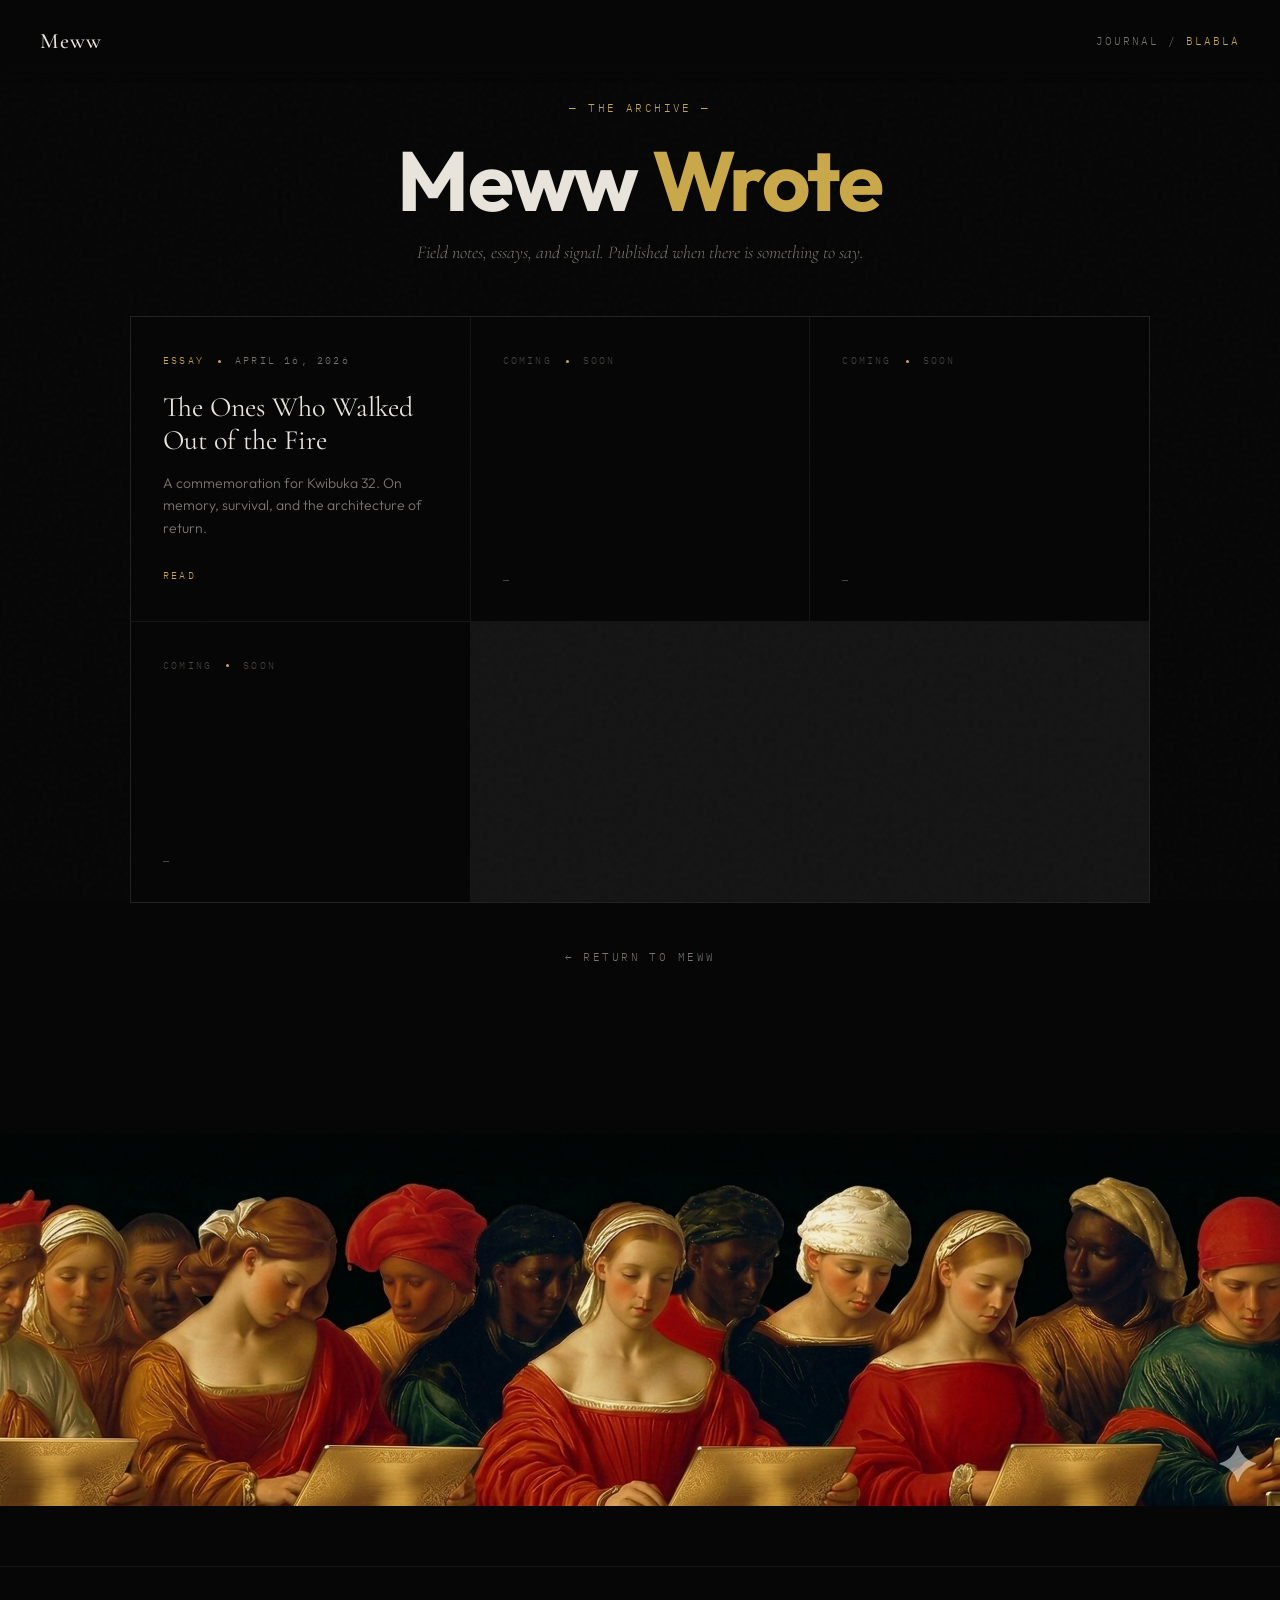
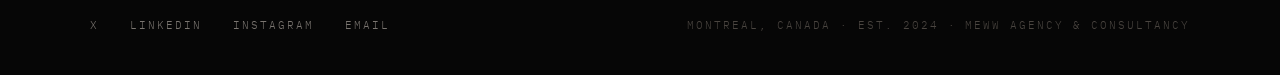
==== blabla.html @ de3c90f3 "Add files via upload" ====
<!DOCTYPE html>
<html lang="en">
<head>
<meta charset="UTF-8">
<meta name="viewport" content="width=device-width, initial-scale=1.0">
<title>Meww — Blabla</title>
<meta name="description" content="Field notes, essays, and signal from Meww Agency and Consultancy.">
<link rel="preconnect" href="https://fonts.googleapis.com">
<link rel="preconnect" href="https://fonts.gstatic.com" crossorigin>
<link href="https://fonts.googleapis.com/css2?family=Cormorant+Garamond:ital,wght@0,300;0,400;0,500;1,400&family=IBM+Plex+Mono:wght@300;400&family=Outfit:wght@200;300;400;500&display=swap" rel="stylesheet">

<style>
:root {
  --bg-dark: #060606;
  --bg-cream: #f4f0e8;
  --gold: #c9a84c;
  --gold-dim: #8a7234;
  --gold-soft: rgba(201, 168, 76, 0.15);
  --ink: #1a1108;
  --ink-muted: #5a4d36;
  --text: #e8e4dc;
  --text-muted: #7a7570;
  --text-dim: #4a4540;
  --border-faint: rgba(255, 255, 255, 0.06);
}

* { box-sizing: border-box; margin: 0; padding: 0; }
html { scroll-behavior: smooth; }

body {
  background: var(--bg-dark);
  color: var(--text);
  font-family: 'Outfit', sans-serif;
  font-weight: 300;
  line-height: 1.6;
  min-height: 100vh;
  overflow-x: hidden;
  position: relative;
}

body::before {
  content: "";
  position: fixed;
  inset: 0;
  pointer-events: none;
  z-index: 1;
  opacity: 0.04;
  background-image: url("data:image/svg+xml,%3Csvg viewBox='0 0 200 200' xmlns='http://www.w3.org/2000/svg'%3E%3Cfilter id='n'%3E%3CfeTurbulence type='fractalNoise' baseFrequency='0.9' numOctaves='3'/%3E%3C/filter%3E%3Crect width='100%25' height='100%25' filter='url(%23n)' opacity='0.6'/%3E%3C/svg%3E");
}

.loader {
  position: fixed;
  top: 0; left: 0;
  height: 2px; width: 0%;
  background: var(--gold);
  z-index: 100;
  animation: loadBar 1.4s ease-out forwards;
}

@keyframes loadBar {
  0% { width: 0%; }
  100% { width: 100%; opacity: 0; }
}

/* ============ TOP NAV (dark, like index.html and mewwttv.html) ============ */
nav.top {
  position: fixed;
  top: 0; left: 0; right: 0;
  padding: 24px 40px;
  display: flex;
  justify-content: space-between;
  align-items: center;
  z-index: 50;
  background: linear-gradient(to bottom, rgba(6,6,6,0.95) 0%, rgba(6,6,6,0.6) 60%, transparent 100%);
  backdrop-filter: blur(8px);
  -webkit-backdrop-filter: blur(8px);
}

.nav-logo {
  font-family: 'Cormorant Garamond', serif;
  font-size: 22px;
  font-weight: 500;
  color: var(--text);
  text-decoration: none;
  letter-spacing: 0.04em;
  transition: color 0.3s ease;
}

.nav-logo:hover { color: var(--gold); }

.nav-tag {
  font-family: 'IBM Plex Mono', monospace;
  font-size: 11px;
  letter-spacing: 0.18em;
  text-transform: uppercase;
  color: var(--text-muted);
}

.nav-tag span { color: var(--gold); }

@media (max-width: 640px) {
  nav.top { padding: 18px 20px; }
  .nav-logo { font-size: 19px; }
  .nav-tag { font-size: 10px; }
}

/* ============ ARCHIVE ============ */
.archive {
  max-width: 1100px;
  margin: 0 auto;
  padding: 100px 40px 0;
  position: relative;
  z-index: 2;
}

.archive-header {
  text-align: center;
  margin-bottom: 50px;
}

.archive-eyebrow {
  font-family: 'IBM Plex Mono', monospace;
  font-size: 11px;
  letter-spacing: 0.22em;
  text-transform: uppercase;
  color: var(--gold);
  margin-bottom: 20px;
}

.archive-title {
  font-family: 'Outfit', sans-serif;
  font-size: clamp(48px, 7vw, 84px);
  font-weight: 700;
  letter-spacing: -0.02em;
  color: var(--text);
  margin-bottom: 16px;
  line-height: 1;
}

.archive-title .accent {
  color: var(--gold);
}

.archive-sub {
  font-family: 'Cormorant Garamond', serif;
  font-style: italic;
  font-size: clamp(15px, 1.8vw, 18px);
  color: var(--text-muted);
  max-width: 520px;
  margin: 0 auto;
}

.articles-grid {
  display: grid;
  grid-template-columns: repeat(auto-fill, minmax(320px, 1fr));
  gap: 1px;
  background: var(--border-faint);
  border: 1px solid var(--border-faint);
}

.article-card {
  position: relative;
  background: var(--bg-dark);
  padding: 36px 32px 32px;
  text-decoration: none;
  color: inherit;
  display: flex;
  flex-direction: column;
  min-height: 280px;
  transition: background 0.5s ease;
  overflow: hidden;
}

.article-card::before {
  content: "";
  position: absolute;
  top: 0; left: 0;
  height: 1px; width: 0;
  background: var(--gold);
  transition: width 0.6s cubic-bezier(0.2, 0.8, 0.2, 1);
}

.article-card::after {
  content: "";
  position: absolute;
  inset: 0;
  background: linear-gradient(to bottom, var(--gold-soft) 0%, transparent 40%);
  opacity: 0;
  transition: opacity 0.5s ease;
  pointer-events: none;
}

.article-card:hover::before { width: 100%; }
.article-card:hover::after { opacity: 1; }
.article-card:hover .art-title { color: var(--gold); }
.article-card:hover .art-arrow { opacity: 1; transform: translateX(0); }

.art-meta {
  font-family: 'IBM Plex Mono', monospace;
  font-size: 10px;
  letter-spacing: 0.22em;
  text-transform: uppercase;
  color: var(--text-muted);
  margin-bottom: 22px;
  display: flex;
  gap: 14px;
  align-items: center;
}

.art-meta .label { color: var(--gold); }

.art-meta .dot {
  width: 3px; height: 3px;
  background: var(--gold);
  border-radius: 50%;
  display: inline-block;
}

.art-title {
  font-family: 'Cormorant Garamond', serif;
  font-size: 28px;
  font-weight: 400;
  line-height: 1.15;
  color: var(--text);
  margin-bottom: 16px;
  transition: color 0.4s ease;
}

.art-excerpt {
  font-size: 14px;
  color: var(--text-muted);
  line-height: 1.6;
  margin-bottom: auto;
  padding-bottom: 24px;
}

.art-bottom {
  display: flex;
  justify-content: space-between;
  align-items: center;
  font-family: 'IBM Plex Mono', monospace;
  font-size: 10px;
  letter-spacing: 0.22em;
  text-transform: uppercase;
  color: var(--text-dim);
}

.art-bottom .read { color: var(--gold); }

.art-arrow {
  color: var(--gold);
  font-size: 16px;
  opacity: 0;
  transform: translateX(-6px);
  transition: opacity 0.4s ease, transform 0.4s ease;
}

.article-card.placeholder {
  cursor: default;
  background: var(--bg-dark);
  justify-content: space-between;
  position: relative;
  overflow: hidden;
}
.article-card.placeholder::before,
.article-card.placeholder::after { display: none; }
.article-card.placeholder .art-meta {
  color: var(--text-dim);
  margin-bottom: 0;
  position: relative;
  z-index: 2;
}
.article-card.placeholder .art-bottom {
  color: var(--text-dim);
  position: relative;
  z-index: 2;
}

/* Meww logo ghosting in the empty placeholder cards.
   Default opacity is zero. JS bumps it up based on cursor distance. */
.placeholder-logo {
  position: absolute;
  top: 50%;
  left: 50%;
  transform: translate(-50%, -50%);
  width: 75%;
  max-width: 280px;
  aspect-ratio: 1 / 1;
  z-index: 1;
  opacity: 0;
  transition: opacity 0.6s cubic-bezier(0.2, 0.8, 0.2, 1);
  pointer-events: none;
}

.placeholder-logo img {
  width: 100%;
  height: 100%;
  object-fit: contain;
  display: block;
  filter: drop-shadow(0 0 18px rgba(201, 168, 76, 0.25));
}

@media (max-width: 640px) {
  .archive { padding: 0 20px 60px; }
  .article-card { padding: 28px 22px 24px; min-height: 240px; }
  .art-title { font-size: 24px; }
}

/* Back link */
.back {
  text-align: center;
  padding: 40px 40px 120px;
  position: relative; z-index: 2;
}

.back a {
  font-family: 'IBM Plex Mono', monospace;
  font-size: 11px;
  letter-spacing: 0.22em;
  text-transform: uppercase;
  color: var(--text-muted);
  text-decoration: none;
  transition: color 0.3s ease;
}

.back a:hover { color: var(--gold); }

/* ============ COUNCIL FOOTER (image bleeds from page) ============ */
.council-fade {
  display: none;
}

.council-section {
  background: var(--bg-dark);
  padding: 0 0 60px;
  position: relative;
}

.council-image {
  width: 100%;
  display: block;
}

/* ============ FOOTER (dark, sits below the image) ============ */
footer {
  background: var(--bg-dark);
  color: var(--text-muted);
  padding: 50px 40px 40px;
  position: relative;
  border-top: 1px solid var(--border-faint);
}

.footer-row {
  max-width: 1100px;
  margin: 0 auto;
  display: flex;
  justify-content: space-between;
  align-items: center;
  flex-wrap: wrap;
  gap: 30px;
  font-family: 'IBM Plex Mono', monospace;
  font-size: 11px;
  letter-spacing: 0.18em;
  text-transform: uppercase;
}

.footer-row a {
  color: var(--text-muted);
  text-decoration: none;
  transition: color 0.3s ease;
  margin-right: 22px;
}

.footer-row a:last-child { margin-right: 0; }
.footer-row a:hover { color: var(--gold); }
.footer-info { color: var(--text-dim); }

@media (max-width: 640px) {
  footer { padding: 40px 20px 30px; }
  .footer-row { font-size: 10px; flex-direction: column; align-items: flex-start; }
}
</style>
</head>
<body>

<div class="loader"></div>

<nav class="top">
  <a href="/" class="nav-logo">Meww</a>
  <div class="nav-tag">Journal / <span>Blabla</span></div>
</nav>

<section class="archive">

  <div class="archive-header">
    <div class="archive-eyebrow">— The archive —</div>
    <h2 class="archive-title">Meww <span class="accent">Wrote</span></h2>
    <p class="archive-sub">Field notes, essays, and signal. Published when there is something to say.</p>
  </div>

  <div class="articles-grid">

    <a href="/the-ones-who-walked-out-of-the-fire" class="article-card">
      <div class="art-meta">
        <span class="label">Essay</span>
        <span class="dot"></span>
        <span>April 16, 2026</span>
      </div>
      <h2 class="art-title">The Ones Who Walked Out of the Fire</h2>
      <p class="art-excerpt">A commemoration for Kwibuka 32. On memory, survival, and the architecture of return.</p>
      <div class="art-bottom">
        <span class="read">Read</span>
        <span class="art-arrow">&rarr;</span>
      </div>
    </a>

    <div class="article-card placeholder">
      <div class="art-meta">
        <span>Coming</span>
        <span class="dot"></span>
        <span>Soon</span>
      </div>
      <div class="placeholder-logo" aria-hidden="true">
        <img src="meww-mark-glass.png" alt="" />
      </div>
      <div class="art-bottom"><span>—</span></div>
    </div>

    <div class="article-card placeholder">
      <div class="art-meta">
        <span>Coming</span>
        <span class="dot"></span>
        <span>Soon</span>
      </div>
      <div class="placeholder-logo" aria-hidden="true">
        <img src="meww-mark-glass.png" alt="" />
      </div>
      <div class="art-bottom"><span>—</span></div>
    </div>

    <div class="article-card placeholder">
      <div class="art-meta">
        <span>Coming</span>
        <span class="dot"></span>
        <span>Soon</span>
      </div>
      <div class="placeholder-logo" aria-hidden="true">
        <img src="meww-mark-glass.png" alt="" />
      </div>
      <div class="art-bottom"><span>—</span></div>
    </div>

  </div>
</section>

<div class="back">
  <a href="/">&larr; Return to Meww</a>
</div>

<!-- Transition from dark page into the Renaissance closing image -->
<div class="council-fade"></div>

<!-- The closing image — painterly, cinematic, sits at the bottom of the page -->
<section class="council-section">
  <img class="council-image" src="blabla-footer.jpg" alt="" />
</section>

<footer>
  <div class="footer-row">
    <div>
      <a href="https://x.com/MewACinc" target="_blank" rel="noopener">X</a>
      <a href="#" target="_blank" rel="noopener">LinkedIn</a>
      <a href="https://instagram.com/mewwainc" target="_blank" rel="noopener">Instagram</a>
      <a href="mailto:meeww8@gmail.com">Email</a>
    </div>
    <div class="footer-info">Montreal, Canada &middot; Est. 2024 &middot; Meww Agency &amp; Consultancy</div>
  </div>
</footer>

<script>
// Meww logo ghosting: fade in the placeholder logo based on cursor proximity.
// The logo stays invisible until the cursor enters a 320px radius around the card center,
// then fades up smoothly to a ceiling of ~0.55 opacity. Quietly present, never solid.

(function() {
  const cards = document.querySelectorAll('.article-card.placeholder');
  if (!cards.length) return;

  const PROXIMITY_RADIUS = 320;  // px from card center where fade begins
  const MAX_OPACITY = 0.70;      // ceiling: visible but never fully solid

  let raf = null;
  let mouseX = -9999, mouseY = -9999;

  function updateLogos() {
    cards.forEach(card => {
      const logo = card.querySelector('.placeholder-logo');
      if (!logo) return;
      const rect = card.getBoundingClientRect();
      const cx = rect.left + rect.width / 2;
      const cy = rect.top + rect.height / 2;
      const dx = mouseX - cx;
      const dy = mouseY - cy;
      const dist = Math.sqrt(dx * dx + dy * dy);
      // 0 at the radius edge, 1 at center
      const proximity = Math.max(0, 1 - dist / PROXIMITY_RADIUS);
      // Ease the curve so most of the fade happens close to the card
      const eased = proximity * proximity;
      logo.style.opacity = (eased * MAX_OPACITY).toFixed(3);
    });
    raf = null;
  }

  document.addEventListener('mousemove', (e) => {
    mouseX = e.clientX;
    mouseY = e.clientY;
    if (!raf) raf = requestAnimationFrame(updateLogos);
  });

  document.addEventListener('mouseleave', () => {
    mouseX = -9999;
    mouseY = -9999;
    if (!raf) raf = requestAnimationFrame(updateLogos);
  });

  // Touch devices: just leave logos at a low base opacity so they're visible
  if ('ontouchstart' in window) {
    cards.forEach(card => {
      const logo = card.querySelector('.placeholder-logo');
      if (logo) logo.style.opacity = '0.18';
    });
  }
})();
</script>

</body>
</html>
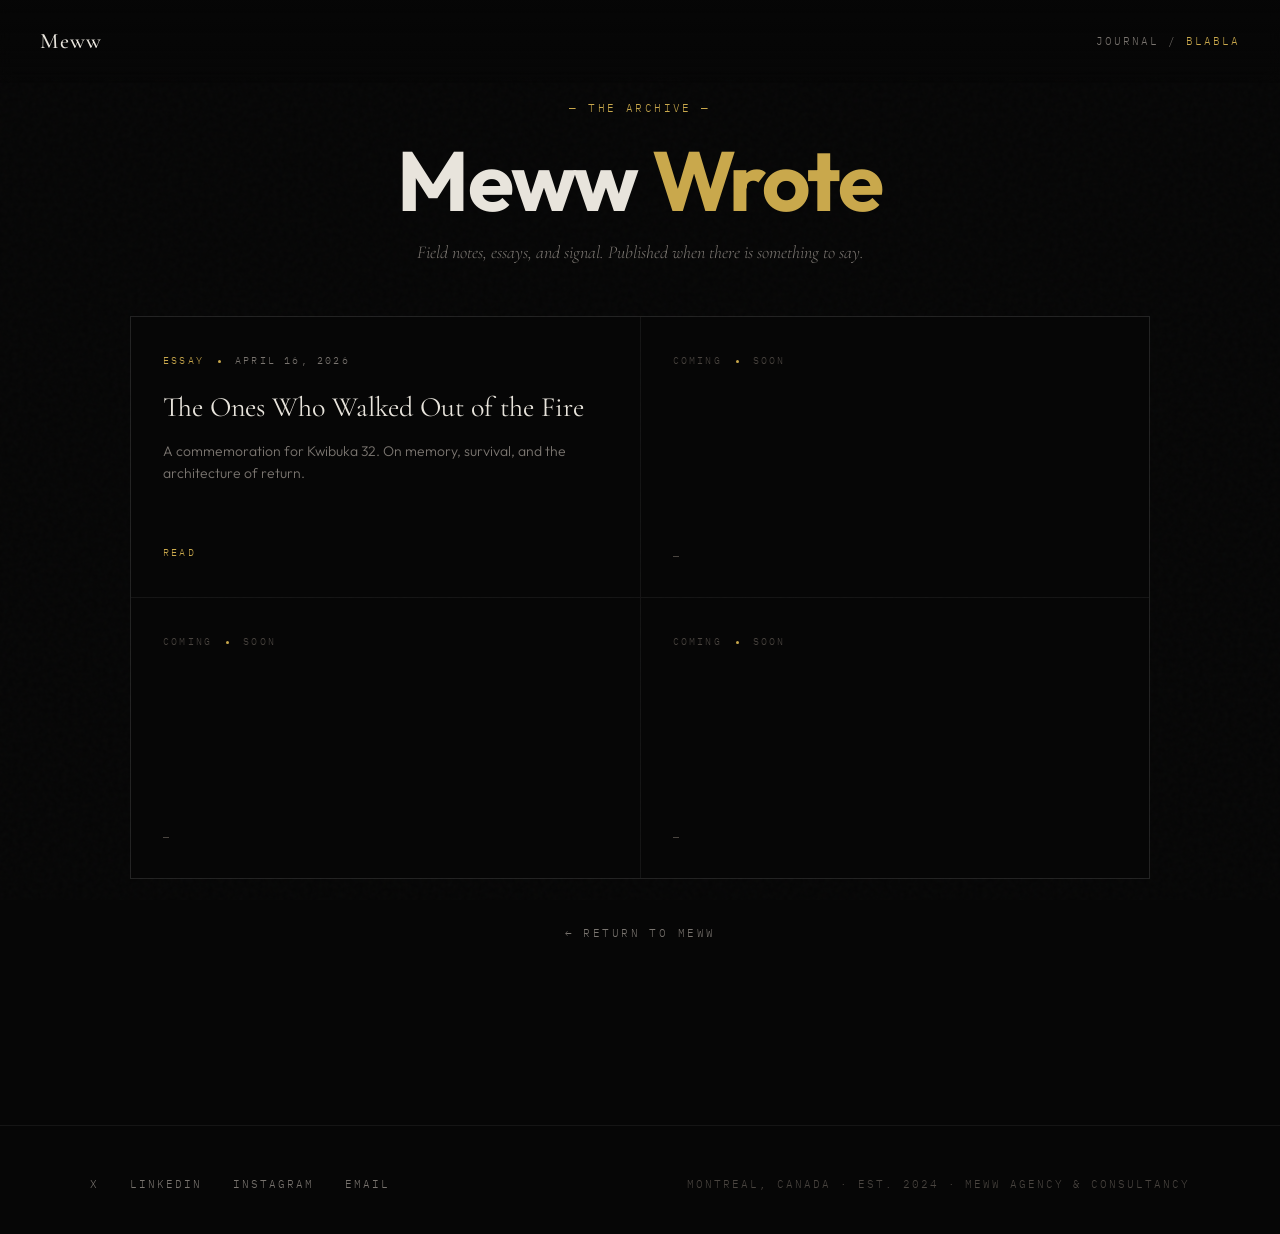
==== commit 5b2d3b93: "Rename blabla(1).html to blabla.html" ====
--- a/blabla.html
+++ b/blabla.html
@@ -152,10 +152,16 @@
 
 .articles-grid {
   display: grid;
-  grid-template-columns: repeat(auto-fill, minmax(320px, 1fr));
+  grid-template-columns: repeat(2, 1fr);
   gap: 1px;
   background: var(--border-faint);
   border: 1px solid var(--border-faint);
+}
+
+@media (max-width: 640px) {
+  .articles-grid {
+    grid-template-columns: 1fr;
+  }
 }
 
 .article-card {
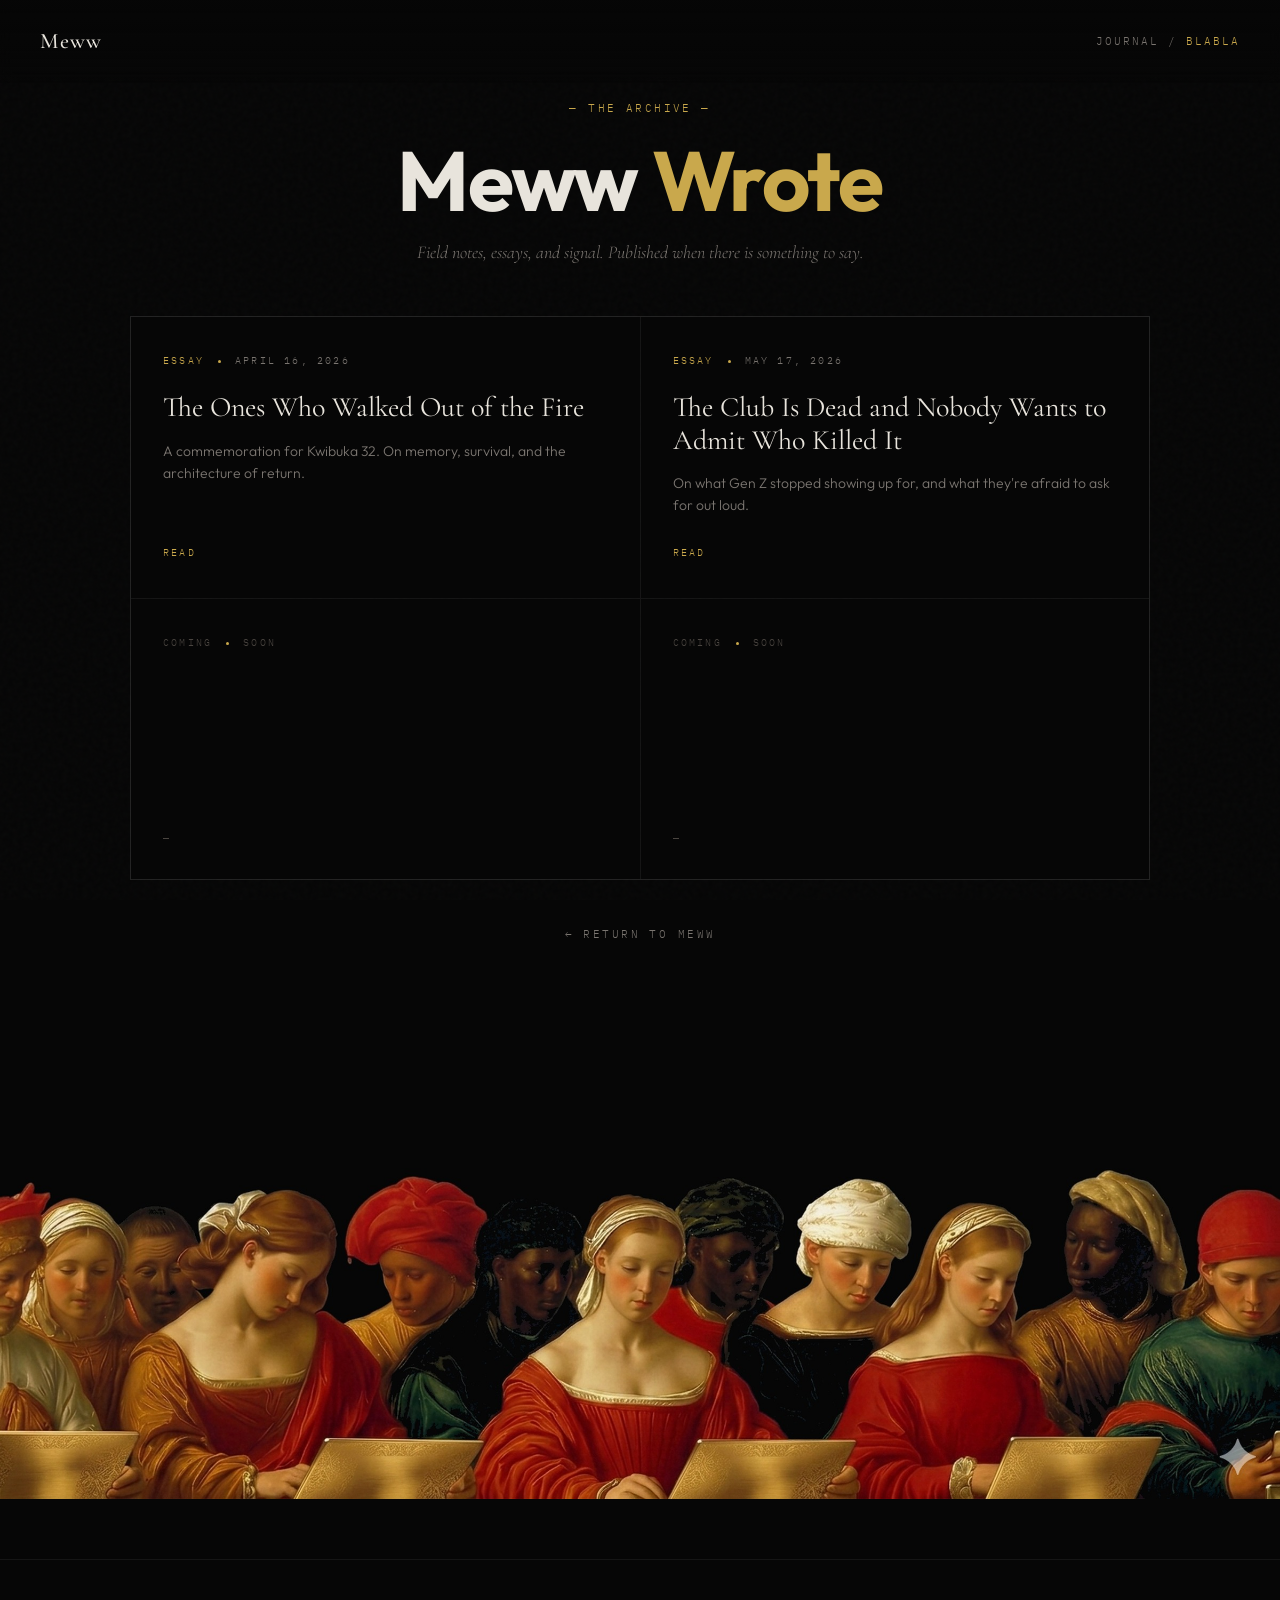
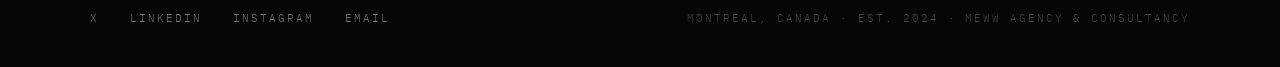
==== commit b3c87dd0: "Update blabla.html" ====
--- a/blabla.html
+++ b/blabla.html
@@ -420,17 +420,19 @@
       </div>
     </a>
 
-    <div class="article-card placeholder">
+    <a href="/the-club-is-dead" class="article-card">
       <div class="art-meta">
-        <span>Coming</span>
+        <span class="label">Essay</span>
         <span class="dot"></span>
-        <span>Soon</span>
-      </div>
-      <div class="placeholder-logo" aria-hidden="true">
-        <img src="meww-mark-glass.png" alt="" />
-      </div>
-      <div class="art-bottom"><span>—</span></div>
-    </div>
+        <span>May 17, 2026</span>
+      </div>
+      <h2 class="art-title">The Club Is Dead and Nobody Wants to Admit Who Killed It</h2>
+      <p class="art-excerpt">On what Gen Z stopped showing up for, and what they're afraid to ask for out loud.</p>
+      <div class="art-bottom">
+        <span class="read">Read</span>
+        <span class="art-arrow">&rarr;</span>
+      </div>
+    </a>
 
     <div class="article-card placeholder">
       <div class="art-meta">
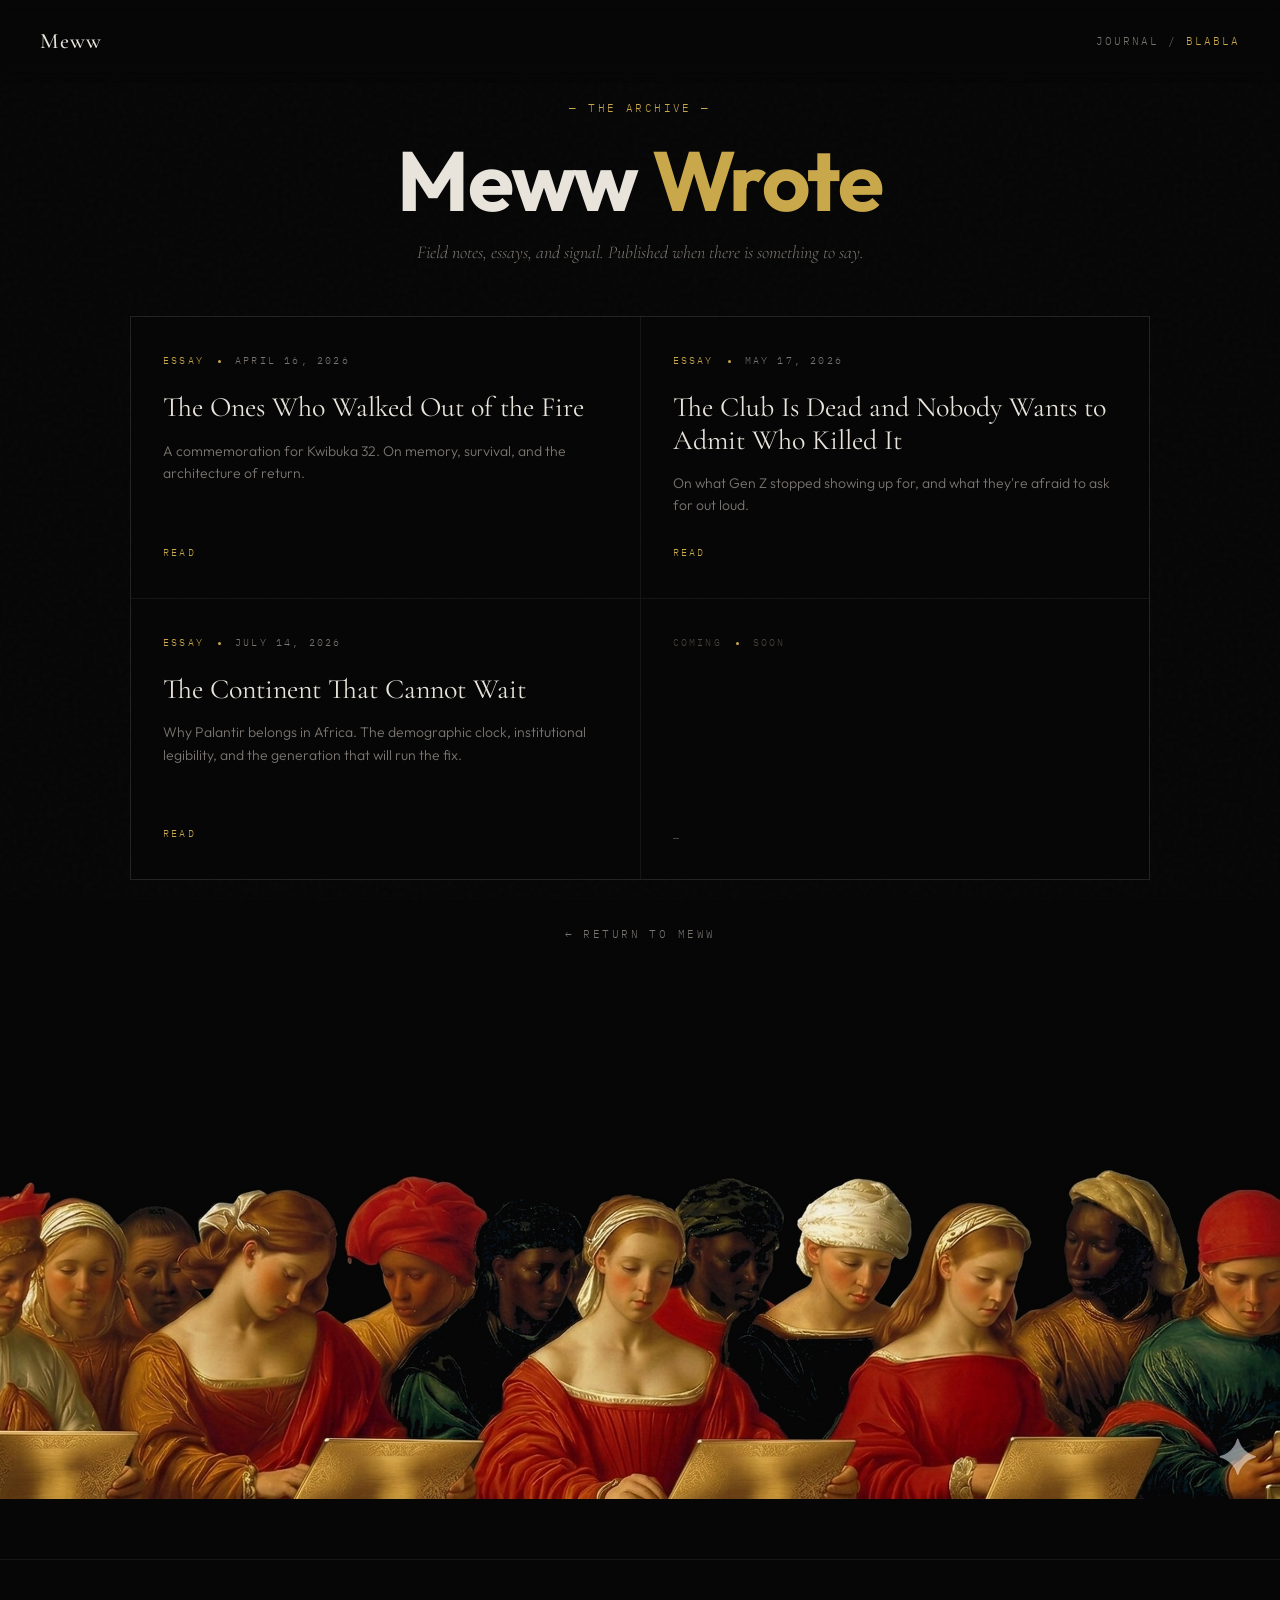
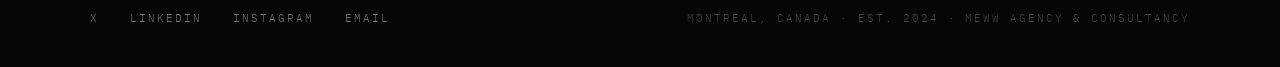
==== commit 7fa6685c: "Add "The Continent That Cannot Wait" essay with EN/FR toggle New journal article at /the-continent-t" ====
--- a/blabla.html
+++ b/blabla.html
@@ -434,17 +434,19 @@
       </div>
     </a>
 
-    <div class="article-card placeholder">
+    <a href="/the-continent-that-cannot-wait" class="article-card">
       <div class="art-meta">
-        <span>Coming</span>
+        <span class="label">Essay</span>
         <span class="dot"></span>
-        <span>Soon</span>
-      </div>
-      <div class="placeholder-logo" aria-hidden="true">
-        <img src="meww-mark-glass.png" alt="" />
-      </div>
-      <div class="art-bottom"><span>—</span></div>
-    </div>
+        <span>July 14, 2026</span>
+      </div>
+      <h2 class="art-title">The Continent That Cannot Wait</h2>
+      <p class="art-excerpt">Why Palantir belongs in Africa. The demographic clock, institutional legibility, and the generation that will run the fix.</p>
+      <div class="art-bottom">
+        <span class="read">Read</span>
+        <span class="art-arrow">&rarr;</span>
+      </div>
+    </a>
 
     <div class="article-card placeholder">
       <div class="art-meta">
